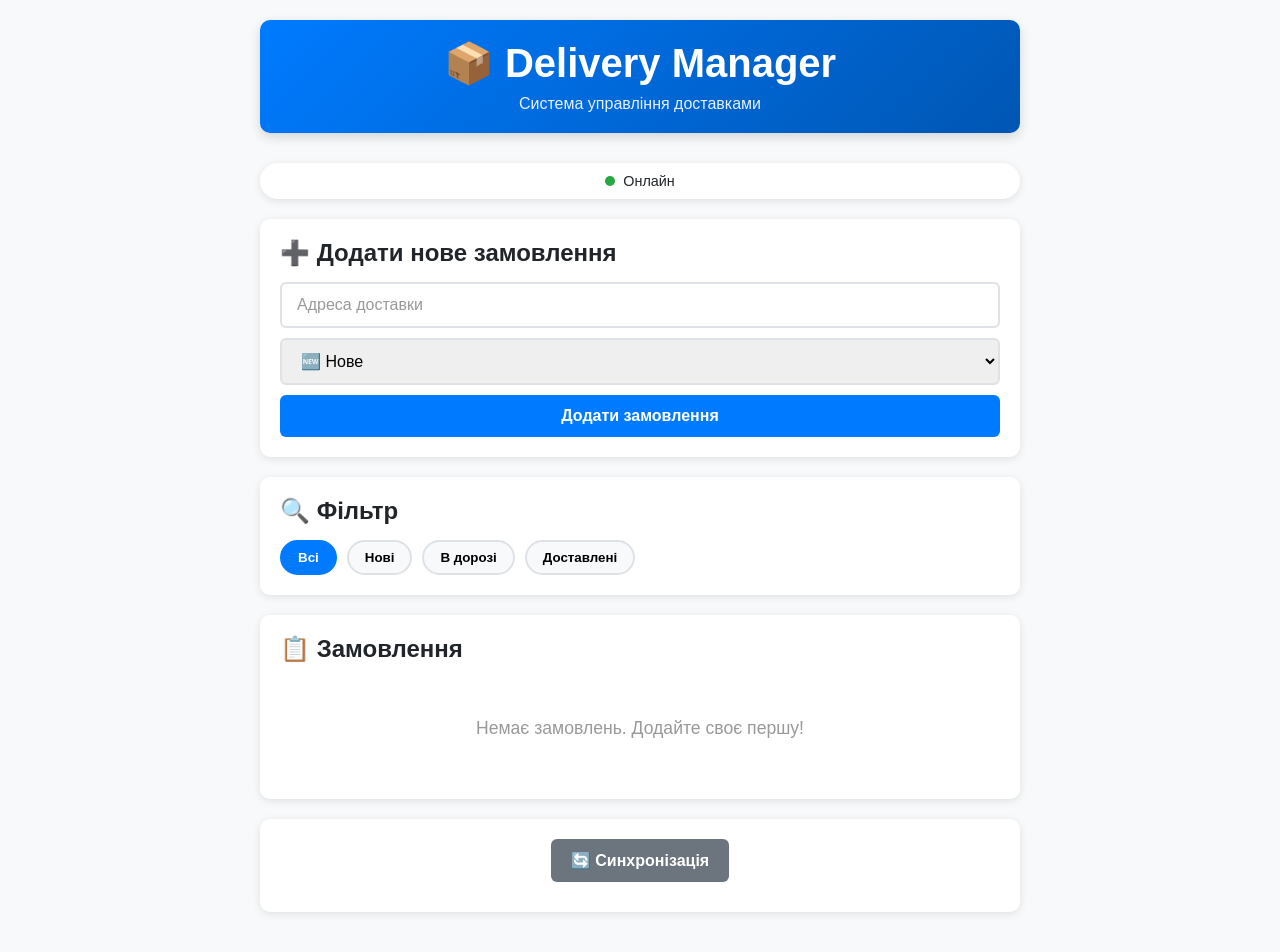
==== frontend/index.html @ f9b84b4a "Initial commit: Delivery Manager PWA - frontend, backend та dokumentacija" ====
<!DOCTYPE html>
<html lang="uk">
<head>
    <meta charset="UTF-8">
    <meta name="viewport" content="width=device-width, initial-scale=1.0">
    <meta name="description" content="Delivery Manager - система управління доставками для курйерів">
    <meta name="theme-color" content="#007BFF">
    
    <title>Delivery Manager - Управління доставками</title>
    
    <!-- PWA Manifest -->
    <link rel="manifest" href="manifest.json">
    
    <!-- iOS specific meta tags -->
    <meta name="apple-mobile-web-app-capable" content="yes">
    <meta name="apple-mobile-web-app-status-bar-style" content="black-translucent">
    <meta name="apple-mobile-web-app-title" content="Delivery Manager">
    <link rel="apple-touch-icon" href="icons/icon-192.png">
    
    <!-- Styles -->
    <link rel="stylesheet" href="styles/style.css">
</head>
<body>
    <div class="container">
        <!-- Header -->
        <header class="header">
            <h1>📦 Delivery Manager</h1>
            <p class="subtitle">Система управління доставками</p>
        </header>

        <!-- Status indicator -->
        <div class="status-indicator">
            <span id="connectionStatus" class="status-dot online"></span>
            <span id="statusText">Онлайн</span>
        </div>

        <!-- Add Order Section -->
        <section class="add-order-section">
            <h2>➕ Додати нове замовлення</h2>
            <form id="addOrderForm" class="order-form">
                <input 
                    type="text" 
                    id="addressInput" 
                    placeholder="Адреса доставки" 
                    required
                    class="form-input"
                >
                <select id="statusSelect" class="form-input">
                    <option value="нове">🆕 Нове</option>
                    <option value="в дорозі">🚗 В дорозі</option>
                    <option value="доставлено">✅ Доставлено</option>
                    <option value="скасовано">❌ Скасовано</option>
                </select>
                <button type="submit" class="btn btn-primary">Додати замовлення</button>
            </form>
        </section>

        <!-- Filter Section -->
        <section class="filter-section">
            <h2>🔍 Фільтр</h2>
            <div class="filter-buttons">
                <button class="filter-btn active" data-filter="все">Всі</button>
                <button class="filter-btn" data-filter="нове">Нові</button>
                <button class="filter-btn" data-filter="в дорозі">В дорозі</button>
                <button class="filter-btn" data-filter="доставлено">Доставлені</button>
            </div>
        </section>

        <!-- Orders List -->
        <section class="orders-section">
            <h2>📋 Замовлення</h2>
            <div id="ordersList" class="orders-list">
                <p class="empty-state">Немає замовлень. Додайте своє першу!</p>
            </div>
        </section>

        <!-- Sync Status -->
        <section class="sync-section">
            <button id="syncBtn" class="btn btn-secondary">🔄 Синхронізація</button>
            <p id="syncStatus" class="sync-status"></p>
        </section>
    </div>

    <!-- Scripts -->
    <script src="js/offline.js"></script>
    <script src="js/api.js"></script>
    <script src="js/app.js"></script>

    <!-- Service Worker Registration -->
    <script>
        if ('serviceWorker' in navigator) {
            window.addEventListener('load', () => {
                navigator.serviceWorker.register('sw.js')
                    .then(reg => console.log('✅ Service Worker зареєстрований'))
                    .catch(err => console.error('❌ Помилка реєстрації:', err));
            });
        }
    </script>
</body>
</html>
---- frontend/styles/style.css ----
/* ============================================================
   Delivery Manager - Основні стилі
   ============================================================ */

:root {
    --primary-color: #007BFF;
    --success-color: #28a745;
    --warning-color: #ffc107;
    --danger-color: #dc3545;
    --info-color: #17a2b8;
    --light-bg: #f8f9fa;
    --dark-text: #212529;
    --border-color: #dee2e6;
    --shadow: 0 2px 8px rgba(0, 0, 0, 0.1);
    --shadow-lg: 0 4px 12px rgba(0, 0, 0, 0.15);
}

/* Reset */
* {
    margin: 0;
    padding: 0;
    box-sizing: border-box;
}

html, body {
    height: 100%;
    font-family: -apple-system, BlinkMacSystemFont, 'Segoe UI', Roboto, 'Helvetica Neue', Arial, sans-serif;
    background-color: var(--light-bg);
    color: var(--dark-text);
}

body {
    display: flex;
    flex-direction: column;
}

.container {
    flex: 1;
    max-width: 800px;
    margin: 0 auto;
    padding: 20px;
    width: 100%;
}

/* ============================================================
   Header
   ============================================================ */

.header {
    text-align: center;
    margin-bottom: 30px;
    padding: 20px;
    background: linear-gradient(135deg, var(--primary-color), #0056b3);
    color: white;
    border-radius: 10px;
    box-shadow: var(--shadow-lg);
}

.header h1 {
    font-size: 2.5rem;
    margin-bottom: 8px;
    font-weight: 700;
}

.header .subtitle {
    font-size: 1rem;
    opacity: 0.9;
}

/* ============================================================
   Status Indicator
   ============================================================ */

.status-indicator {
    display: flex;
    align-items: center;
    justify-content: center;
    gap: 8px;
    padding: 10px 15px;
    background-color: white;
    border-radius: 25px;
    margin-bottom: 20px;
    box-shadow: var(--shadow);
    font-size: 0.9rem;
}

.status-dot {
    width: 10px;
    height: 10px;
    border-radius: 50%;
    animation: pulse 2s infinite;
}

.status-dot.online {
    background-color: var(--success-color);
}

.status-dot.offline {
    background-color: var(--danger-color);
    animation: none;
}

@keyframes pulse {
    0%, 100% {
        opacity: 1;
    }
    50% {
        opacity: 0.6;
    }
}

/* ============================================================
   Sections
   ============================================================ */

section {
    background: white;
    padding: 20px;
    margin-bottom: 20px;
    border-radius: 10px;
    box-shadow: var(--shadow);
}

section h2 {
    font-size: 1.5rem;
    margin-bottom: 15px;
    color: var(--dark-text);
}

/* ============================================================
   Form Styles
   ============================================================ */

.order-form {
    display: flex;
    flex-direction: column;
    gap: 10px;
}

.form-input {
    padding: 12px 15px;
    border: 2px solid var(--border-color);
    border-radius: 6px;
    font-size: 1rem;
    transition: border-color 0.3s ease;
    font-family: inherit;
}

.form-input:focus {
    outline: none;
    border-color: var(--primary-color);
    box-shadow: 0 0 0 3px rgba(0, 123, 255, 0.1);
}

.form-input::placeholder {
    color: #999;
}

/* ============================================================
   Buttons
   ============================================================ */

.btn {
    padding: 12px 20px;
    border: none;
    border-radius: 6px;
    font-size: 1rem;
    font-weight: 600;
    cursor: pointer;
    transition: all 0.3s ease;
    font-family: inherit;
}

.btn-primary {
    background-color: var(--primary-color);
    color: white;
}

.btn-primary:hover {
    background-color: #0056b3;
    transform: translateY(-2px);
    box-shadow: var(--shadow-lg);
}

.btn-primary:active {
    transform: translateY(0);
}

.btn-secondary {
    background-color: #6c757d;
    color: white;
}

.btn-secondary:hover {
    background-color: #5a6268;
}

.btn-small {
    padding: 8px 12px;
    font-size: 0.85rem;
    border: none;
    border-radius: 4px;
    cursor: pointer;
    font-weight: 600;
    transition: all 0.2s ease;
}

.btn-edit {
    background-color: var(--info-color);
    color: white;
}

.btn-edit:hover {
    background-color: #138496;
}

.btn-delete {
    background-color: var(--danger-color);
    color: white;
}

.btn-delete:hover {
    background-color: #c82333;
}

/* ============================================================
   Filter Buttons
   ============================================================ */

.filter-buttons {
    display: flex;
    gap: 10px;
    flex-wrap: wrap;
}

.filter-btn {
    padding: 8px 16px;
    background-color: var(--light-bg);
    border: 2px solid var(--border-color);
    border-radius: 20px;
    cursor: pointer;
    font-weight: 600;
    transition: all 0.3s ease;
}

.filter-btn:hover {
    border-color: var(--primary-color);
    color: var(--primary-color);
}

.filter-btn.active {
    background-color: var(--primary-color);
    color: white;
    border-color: var(--primary-color);
}

/* ============================================================
   Orders List
   ============================================================ */

.orders-list {
    display: flex;
    flex-direction: column;
    gap: 15px;
}

.order-card {
    background-color: var(--light-bg);
    padding: 15px;
    border-radius: 8px;
    border-left: 4px solid var(--primary-color);
    display: flex;
    justify-content: space-between;
    align-items: flex-start;
    gap: 15px;
    animation: slideIn 0.3s ease;
}

@keyframes slideIn {
    from {
        opacity: 0;
        transform: translateX(-10px);
    }
    to {
        opacity: 1;
        transform: translateX(0);
    }
}

.order-card.new {
    border-left-color: #ffc107;
    background-color: #fffbf0;
}

.order-card.in-progress {
    border-left-color: var(--info-color);
    background-color: #f0f9ff;
}

.order-card.completed {
    border-left-color: var(--success-color);
    background-color: #f0fff4;
}

.order-card.cancelled {
    border-left-color: var(--danger-color);
    background-color: #fff5f5;
}

.order-content {
    flex: 1;
}

.order-id {
    font-size: 0.85rem;
    color: #666;
    margin-bottom: 5px;
}

.order-address {
    font-size: 1.1rem;
    font-weight: 600;
    margin-bottom: 8px;
}

.order-status {
    display: inline-block;
    padding: 4px 12px;
    border-radius: 20px;
    font-size: 0.85rem;
    font-weight: 600;
}

.order-status.new {
    background-color: #ffc107;
    color: #000;
}

.order-status.in-progress {
    background-color: var(--info-color);
    color: white;
}

.order-status.completed {
    background-color: var(--success-color);
    color: white;
}

.order-status.cancelled {
    background-color: var(--danger-color);
    color: white;
}

.order-date {
    font-size: 0.8rem;
    color: #999;
    margin-top: 8px;
}

.order-actions {
    display: flex;
    gap: 8px;
    flex-direction: column;
}

.empty-state {
    text-align: center;
    padding: 40px 20px;
    color: #999;
    font-size: 1.1rem;
}

/* ============================================================
   Sync Section
   ============================================================ */

.sync-section {
    text-align: center;
}

.sync-status {
    margin-top: 10px;
    font-size: 0.9rem;
    color: #666;
}

.sync-status.success {
    color: var(--success-color);
}

.sync-status.error {
    color: var(--danger-color);
}

/* ============================================================
   Responsive Design
   ============================================================ */

@media (max-width: 600px) {
    .container {
        padding: 15px;
    }

    .header h1 {
        font-size: 2rem;
    }

    section {
        padding: 15px;
    }

    .order-card {
        flex-direction: column;
    }

    .order-actions {
        flex-direction: row;
        width: 100%;
    }

    .btn-small {
        flex: 1;
        text-align: center;
    }

    .filter-buttons {
        justify-content: center;
    }
}

/* ============================================================
   Loading Animation
   ============================================================ */

.loading {
    display: inline-block;
    width: 20px;
    height: 20px;
    border: 3px solid rgba(0, 123, 255, 0.3);
    border-radius: 50%;
    border-top-color: var(--primary-color);
    animation: spin 1s linear infinite;
}

@keyframes spin {
    to { transform: rotate(360deg); }
}

/* ============================================================
   Print Styles
   ============================================================ */

@media print {
    .header, .add-order-section, .filter-section, .sync-section {
        display: none;
    }

    .order-card {
        break-inside: avoid;
    }
}
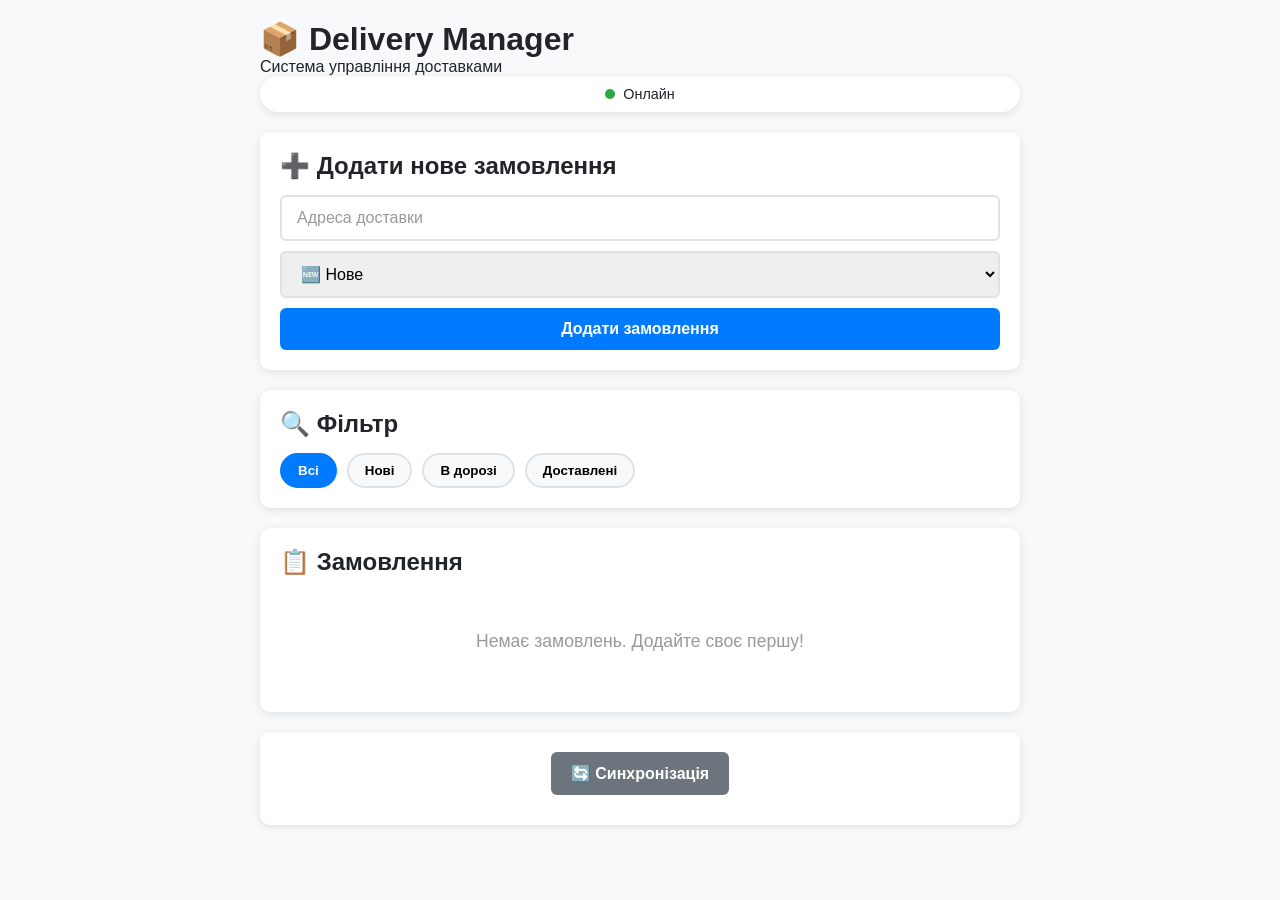
==== commit 96a25c05: "feat(auth): Add JWT authentication system with admin/user roles - Create backend auth module with JW" ====
--- a/frontend/index.html
+++ b/frontend/index.html
@@ -26,6 +26,10 @@
         <header class="header">
             <h1>📦 Delivery Manager</h1>
             <p class="subtitle">Система управління доставками</p>
+            <div class="user-info" id="userInfo" style="display: none; margin-top: 10px; color: white;">
+                👤 <span id="username"></span> <span id="role" class="badge"></span>
+                <button onclick="logout()" class="btn-logout">Вихід</button>
+            </div>
         </header>
 
         <!-- Status indicator -->
--- a/frontend/styles/style.css
+++ b/frontend/styles/style.css
@@ -42,9 +42,117 @@
     width: 100%;
 }
 
-/* ============================================================
-   Header
-   ============================================================ */
+.header .user-info {
+    font-size: 0.9rem;
+    display: flex;
+    align-items: center;
+    gap: 10px;
+}
+
+.user-info .badge {
+    display: inline-block;
+    padding: 4px 10px;
+    background-color: rgba(255, 255, 255, 0.3);
+    border-radius: 20px;
+    font-size: 0.8rem;
+    font-weight: 600;
+    text-transform: uppercase;
+}
+
+.user-info .badge.admin {
+    background-color: #ff6b6b;
+}
+
+.user-info .badge.user {
+    background-color: #4ecdc4;
+}
+
+.btn-logout {
+    padding: 6px 12px;
+    background-color: rgba(255, 255, 255, 0.2);
+    color: white;
+    border: 1px solid rgba(255, 255, 255, 0.4);
+    border-radius: 4px;
+    cursor: pointer;
+    font-size: 0.85rem;
+    transition: all 0.2s ease;
+}
+
+.btn-logout:hover {
+    background-color: rgba(255, 255, 255, 0.3);
+}
+
+/* ============================================================
+   Admin Panel
+   ============================================================ */
+
+.admin-panel {
+    background: white;
+    padding: 20px;
+    margin-bottom: 20px;
+    border-radius: 10px;
+    box-shadow: var(--shadow);
+    border: 2px solid #ff6b6b;
+}
+
+.admin-panel h2 {
+    color: #ff6b6b;
+    margin-bottom: 15px;
+}
+
+.users-grid {
+    display: grid;
+    grid-template-columns: repeat(auto-fill, minmax(300px, 1fr));
+    gap: 15px;
+}
+
+.user-card {
+    background-color: var(--light-bg);
+    padding: 15px;
+    border-radius: 8px;
+    border-left: 4px solid #667eea;
+}
+
+.user-card-header {
+    display: flex;
+    justify-content: space-between;
+    align-items: start;
+    margin-bottom: 10px;
+}
+
+.user-card-name {
+    font-weight: 600;
+    font-size: 1.1rem;
+}
+
+.user-card-role {
+    display: inline-block;
+    padding: 4px 8px;
+    background-color: #667eea;
+    color: white;
+    border-radius: 4px;
+    font-size: 0.8rem;
+    font-weight: 600;
+}
+
+.user-card-email {
+    color: #666;
+    font-size: 0.9rem;
+    margin-bottom: 10px;
+}
+
+.user-card-actions {
+    display: flex;
+    gap: 8px;
+}
+
+.user-card-actions button {
+    flex: 1;
+    padding: 6px;
+    font-size: 0.8rem;
+}
+
+/* ============================================================
 
 .header {
     text-align: center;
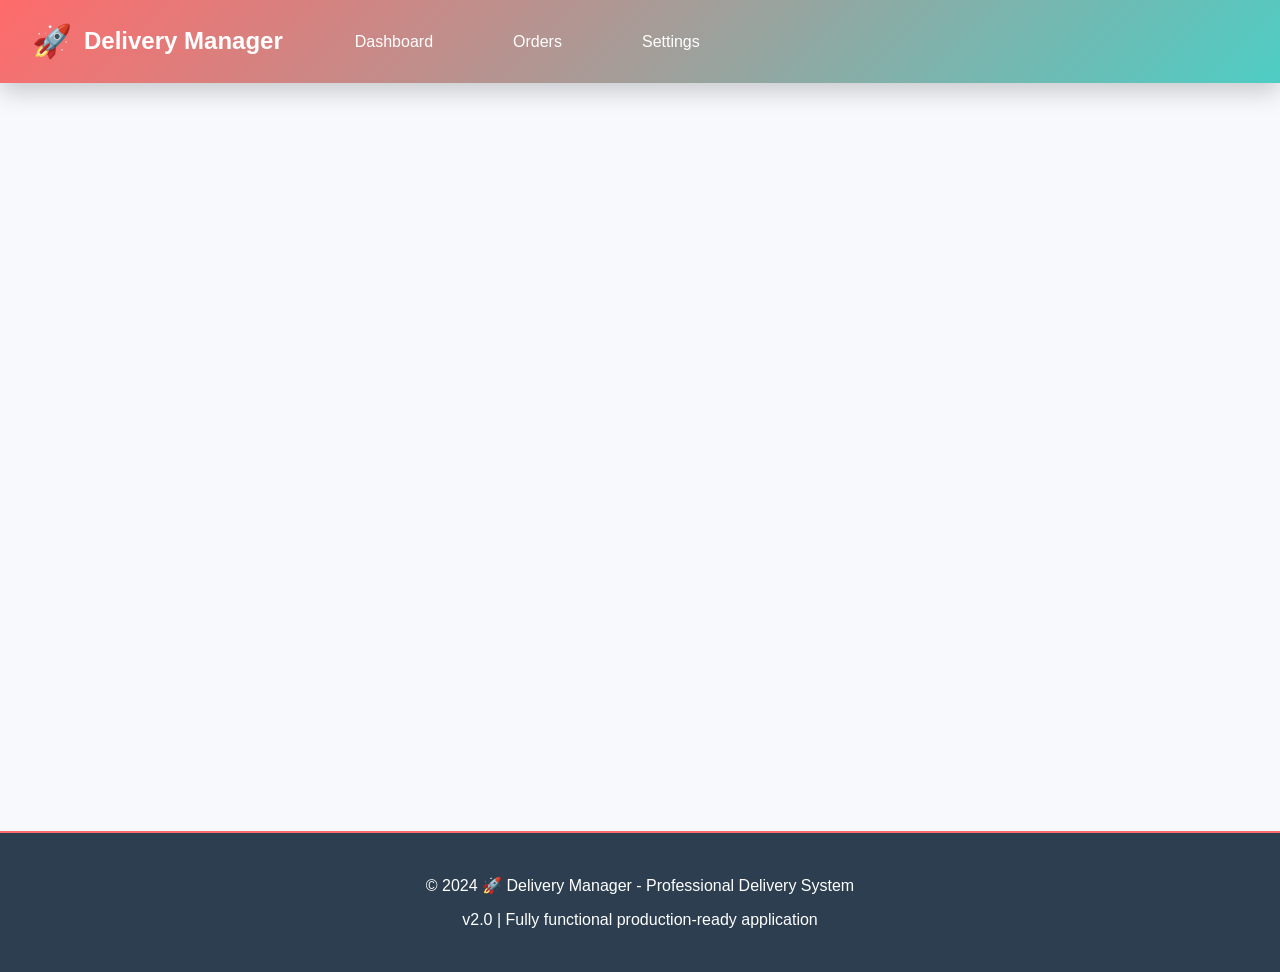
==== commit f88921ea: "ETAP 2.1: Fixed Dashboard Buttons (Orders & Settings) - All navigation buttons now work correctly wi" ====
--- a/frontend/index.html
+++ b/frontend/index.html
@@ -3,102 +3,146 @@
 <head>
     <meta charset="UTF-8">
     <meta name="viewport" content="width=device-width, initial-scale=1.0">
-    <meta name="description" content="Delivery Manager - система управління доставками для курйерів">
-    <meta name="theme-color" content="#007BFF">
-    
-    <title>Delivery Manager - Управління доставками</title>
-    
-    <!-- PWA Manifest -->
+    <title>🚀 Delivery Manager - Professional Delivery System</title>
     <link rel="manifest" href="manifest.json">
-    
-    <!-- iOS specific meta tags -->
-    <meta name="apple-mobile-web-app-capable" content="yes">
-    <meta name="apple-mobile-web-app-status-bar-style" content="black-translucent">
-    <meta name="apple-mobile-web-app-title" content="Delivery Manager">
-    <link rel="apple-touch-icon" href="icons/icon-192.png">
-    
-    <!-- Styles -->
+    <link rel="icon" type="image/png" href="icons/icon-192.png">
     <link rel="stylesheet" href="styles/style.css">
 </head>
 <body>
-    <div class="container">
-        <!-- Header -->
-        <header class="header">
-            <h1>📦 Delivery Manager</h1>
-            <p class="subtitle">Система управління доставками</p>
-            <div class="user-info" id="userInfo" style="display: none; margin-top: 10px; color: white;">
-                👤 <span id="username"></span> <span id="role" class="badge"></span>
-                <button onclick="logout()" class="btn-logout">Вихід</button>
+    <!-- HEADER -->
+    <header class="header">
+        <div class="header-content">
+            <div class="logo">
+                <span class="logo-icon">🚀</span>
+                <span class="logo-text">Delivery Manager</span>
             </div>
-        </header>
+            
+            <nav class="main-nav">
+                <a href="#" class="nav-link" data-view="dashboard">Dashboard</a>
+                <a href="#" class="nav-link" data-view="orders">Orders</a>
+                <a href="#" class="nav-link" data-view="settings">Settings</a>
+            </nav>
+            
+            <div class="user-info" id="userInfo" style="display: none;">
+                <span class="username" id="username">Guest</span>
+                <span class="badge" id="userRole">USER</span>
+                <button class="btn btn-logout" onclick="logout()">🚪 Logout</button>
+            </div>
+        </div>
+    </header>
 
-        <!-- Status indicator -->
-        <div class="status-indicator">
-            <span id="connectionStatus" class="status-dot online"></span>
-            <span id="statusText">Онлайн</span>
+    <!-- MAIN CONTENT -->
+    <main class="container">
+        <!-- ADMIN DASHBOARD -->
+        <div data-view="dashboard" id="adminPanel" style="display: none;">
+            <section class="admin-section">
+                <h1>👨‍💼 Admin Dashboard</h1>
+                
+                <!-- Statistics -->
+                <div id="adminStats" class="stats-container">
+                    <p>Loading statistics...</p>
+                </div>
+                
+                <!-- Users Management -->
+                <section class="admin-section">
+                    <h2>📋 Users Management</h2>
+                    <div id="usersList" class="users-grid">
+                        <p>Loading users...</p>
+                    </div>
+                </section>
+            </section>
         </div>
 
-        <!-- Add Order Section -->
-        <section class="add-order-section">
-            <h2>➕ Додати нове замовлення</h2>
-            <form id="addOrderForm" class="order-form">
-                <input 
-                    type="text" 
-                    id="addressInput" 
-                    placeholder="Адреса доставки" 
-                    required
-                    class="form-input"
-                >
-                <select id="statusSelect" class="form-input">
-                    <option value="нове">🆕 Нове</option>
-                    <option value="в дорозі">🚗 В дорозі</option>
-                    <option value="доставлено">✅ Доставлено</option>
-                    <option value="скасовано">❌ Скасовано</option>
-                </select>
-                <button type="submit" class="btn btn-primary">Додати замовлення</button>
-            </form>
-        </section>
+        <!-- COURIER DASHBOARD -->
+        <div data-view="dashboard" id="courierPanel" style="display: none;">
+            <section class="courier-section">
+                <h1>🚴 Courier Dashboard</h1>
+                
+                <!-- Available Orders -->
+                <section class="courier-section">
+                    <h2>📦 Available Orders</h2>
+                    <div id="availableOrdersList" class="orders-grid">
+                        <p>Loading available orders...</p>
+                    </div>
+                </section>
+                
+                <!-- Current Order Status -->
+                <section class="courier-section">
+                    <h2>📍 Current Delivery</h2>
+                    <div id="currentDelivery" class="current-delivery">
+                        <p>No active delivery</p>
+                    </div>
+                </section>
+            </section>
+        </div>
 
-        <!-- Filter Section -->
-        <section class="filter-section">
-            <h2>🔍 Фільтр</h2>
-            <div class="filter-buttons">
-                <button class="filter-btn active" data-filter="все">Всі</button>
-                <button class="filter-btn" data-filter="нове">Нові</button>
-                <button class="filter-btn" data-filter="в дорозі">В дорозі</button>
-                <button class="filter-btn" data-filter="доставлено">Доставлені</button>
-            </div>
-        </section>
+        <!-- CLIENT DASHBOARD -->
+        <div data-view="dashboard" id="clientPanel" style="display: none;">
+            <section class="client-section">
+                <h1>👤 My Orders</h1>
+                
+                <!-- Create New Order -->
+                <section class="create-order-section">
+                    <h2>➕ Create New Order</h2>
+                    <form id="createOrderForm" class="order-form">
+                        <div class="form-group">
+                            <label for="deliveryAddress">Delivery Address *</label>
+                            <input type="text" id="deliveryAddress" placeholder="Street, City" required>
+                        </div>
+                        
+                        <div class="form-group">
+                            <label for="productDescription">What to deliver? *</label>
+                            <textarea id="productDescription" placeholder="Describe the item(s)" required></textarea>
+                        </div>
+                        
+                        <div class="form-row">
+                            <div class="form-group">
+                                <label for="productCategory">Category</label>
+                                <select id="productCategory">
+                                    <option value="other">Other</option>
+                                    <option value="food">Food</option>
+                                    <option value="beverages">Beverages</option>
+                                    <option value="electronics">Electronics</option>
+                                    <option value="documents">Documents</option>
+                                </select>
+                            </div>
+                            
+                            <div class="form-group">
+                                <label for="distance">Distance (km)</label>
+                                <input type="number" id="distance" placeholder="2.5" min="0.1" step="0.1" value="2.5">
+                            </div>
+                        </div>
+                        
+                        <div class="form-group checkbox">
+                            <input type="checkbox" id="isUrgent">
+                            <label for="isUrgent">🔥 Urgent delivery (2x price)</label>
+                        </div>
+                        
+                        <button type="submit" class="btn btn-primary btn-large">Create Order</button>
+                    </form>
+                </section>
+                
+                <!-- My Orders List -->
+                <section class="orders-section">
+                    <h2>📦 My Orders</h2>
+                    <div id="myOrdersList" class="orders-grid">
+                        <p>No orders yet</p>
+                    </div>
+                </section>
+            </section>
+        </div>
+    </main>
 
-        <!-- Orders List -->
-        <section class="orders-section">
-            <h2>📋 Замовлення</h2>
-            <div id="ordersList" class="orders-list">
-                <p class="empty-state">Немає замовлень. Додайте своє першу!</p>
-            </div>
-        </section>
+    <!-- FOOTER -->
+    <footer class="footer">
+        <p>&copy; 2024 🚀 Delivery Manager - Professional Delivery System</p>
+        <p>v2.0 | Fully functional production-ready application</p>
+    </footer>
 
-        <!-- Sync Status -->
-        <section class="sync-section">
-            <button id="syncBtn" class="btn btn-secondary">🔄 Синхронізація</button>
-            <p id="syncStatus" class="sync-status"></p>
-        </section>
-    </div>
-
-    <!-- Scripts -->
-    <script src="js/offline.js"></script>
+    <!-- SCRIPTS -->
     <script src="js/api.js"></script>
     <script src="js/app.js"></script>
+    <script src="sw-register.js"></script>
 
-    <!-- Service Worker Registration -->
-    <script>
-        if ('serviceWorker' in navigator) {
-            window.addEventListener('load', () => {
-                navigator.serviceWorker.register('sw.js')
-                    .then(reg => console.log('✅ Service Worker зареєстрований'))
-                    .catch(err => console.error('❌ Помилка реєстрації:', err));
-            });
-        }
-    </script>
 </body>
 </html>
--- a/frontend/styles/style.css
+++ b/frontend/styles/style.css
@@ -1,569 +1,737 @@
-/* ============================================================
-   Delivery Manager - Основні стилі
-   ============================================================ */
+/**
+ * 🚀 DELIVERY MANAGER - STYLES V2
+ * Профессиональный дизайн для всех устройств
+ */
 
 :root {
-    --primary-color: #007BFF;
-    --success-color: #28a745;
-    --warning-color: #ffc107;
-    --danger-color: #dc3545;
-    --info-color: #17a2b8;
-    --light-bg: #f8f9fa;
-    --dark-text: #212529;
-    --border-color: #dee2e6;
-    --shadow: 0 2px 8px rgba(0, 0, 0, 0.1);
-    --shadow-lg: 0 4px 12px rgba(0, 0, 0, 0.15);
-}
-
-/* Reset */
+    --primary-color: #FF6B6B;
+    --secondary-color: #4ECDC4;
+    --success-color: #95E1D3;
+    --warning-color: #FFB81C;
+    --danger-color: #E74C3C;
+    --admin-color: #5DADE2;
+    --courier-color: #F39C12;
+    --client-color: #9B59B6;
+    
+    --bg-light: #F7F9FC;
+    --bg-white: #FFFFFF;
+    --text-dark: #2C3E50;
+    --text-gray: #7F8C8D;
+    --border-color: #E8EAED;
+    
+    --shadow-sm: 0 2px 4px rgba(0,0,0,0.1);
+    --shadow-md: 0 4px 12px rgba(0,0,0,0.15);
+    --shadow-lg: 0 8px 24px rgba(0,0,0,0.2);
+    
+    --radius-sm: 4px;
+    --radius-md: 8px;
+    --radius-lg: 16px;
+    
+    --transition: all 0.3s ease;
+}
+
 * {
     margin: 0;
     padding: 0;
     box-sizing: border-box;
 }
 
-html, body {
-    height: 100%;
-    font-family: -apple-system, BlinkMacSystemFont, 'Segoe UI', Roboto, 'Helvetica Neue', Arial, sans-serif;
-    background-color: var(--light-bg);
-    color: var(--dark-text);
-}
-
 body {
+    font-family: -apple-system, BlinkMacSystemFont, 'Segoe UI', Roboto, Oxygen, Ubuntu, Cantarell, sans-serif;
+    background-color: var(--bg-light);
+    color: var(--text-dark);
+    line-height: 1.6;
+    overflow-x: hidden;
+}
+
+/* ====================================
+   HEADER & NAVIGATION
+   ==================================== */
+
+.header {
+    background: linear-gradient(135deg, var(--primary-color) 0%, var(--secondary-color) 100%);
+    color: white;
+    padding: 1rem 0;
+    box-shadow: var(--shadow-lg);
+    position: sticky;
+    top: 0;
+    z-index: 1000;
+}
+
+.header-content {
+    max-width: 1400px;
+    margin: 0 auto;
+    padding: 0 2rem;
+    display: flex;
+    align-items: center;
+    justify-content: space-between;
+    gap: 3rem;
+}
+
+.logo {
+    display: flex;
+    align-items: center;
+    gap: 0.75rem;
+    font-size: 1.5rem;
+    font-weight: bold;
+    text-decoration: none;
+    color: white;
+}
+
+.logo-icon {
+    font-size: 2rem;
+    animation: bounce 2s infinite;
+}
+
+@keyframes bounce {
+    0%, 100% { transform: translateY(0); }
+    50% { transform: translateY(-10px); }
+}
+
+.main-nav {
+    display: flex;
+    gap: 2rem;
+    flex: 1;
+}
+
+.nav-link {
+    color: white;
+    text-decoration: none;
+    padding: 0.75rem 1.5rem;
+    border-radius: var(--radius-md);
+    transition: var(--transition);
+    cursor: pointer;
+}
+
+.nav-link:hover {
+    background-color: rgba(255,255,255,0.2);
+    transform: translateY(-2px);
+}
+
+.user-info {
+    display: flex;
+    align-items: center;
+    gap: 1rem;
+    margin-left: auto;
+}
+
+.username {
+    font-weight: 500;
+    font-size: 0.95rem;
+}
+
+.badge {
+    display: inline-block;
+    padding: 0.35rem 0.75rem;
+    border-radius: var(--radius-md);
+    font-size: 0.75rem;
+    font-weight: bold;
+    background-color: rgba(255,255,255,0.3);
+    text-transform: uppercase;
+}
+
+.badge-admin {
+    background-color: var(--admin-color) !important;
+}
+
+.badge-courier {
+    background-color: var(--courier-color) !important;
+}
+
+.badge-user {
+    background-color: var(--client-color) !important;
+}
+
+.btn-logout {
+    padding: 0.5rem 1rem !important;
+    background-color: rgba(255,255,255,0.2) !important;
+    border: 1px solid rgba(255,255,255,0.5) !important;
+    color: white !important;
+    font-size: 0.9rem;
+    cursor: pointer;
+    border-radius: var(--radius-md);
+    transition: var(--transition);
+}
+
+.btn-logout:hover {
+    background-color: rgba(255,255,255,0.3) !important;
+    border-color: white !important;
+}
+
+/* ====================================
+   CONTAINER & LAYOUT
+   ==================================== */
+
+.container {
+    max-width: 1400px;
+    margin: 0 auto;
+    padding: 2rem;
+}
+
+main {
+    min-height: calc(100vh - 200px);
+    animation: fadeIn 0.5s ease;
+}
+
+@keyframes fadeIn {
+    from {
+        opacity: 0;
+        transform: translateY(10px);
+    }
+    to {
+        opacity: 1;
+        transform: translateY(0);
+    }
+}
+
+/* ====================================
+   SECTIONS
+   ==================================== */
+
+section {
+    margin-bottom: 3rem;
+}
+
+.admin-section,
+.courier-section,
+.client-section {
+    background: white;
+    border-radius: var(--radius-lg);
+    padding: 2rem;
+    box-shadow: var(--shadow-md);
+    margin-bottom: 2rem;
+}
+
+h1 {
+    font-size: 2rem;
+    margin-bottom: 1.5rem;
+    color: var(--text-dark);
+}
+
+h2 {
+    font-size: 1.5rem;
+    margin-bottom: 1rem;
+    color: var(--text-dark);
+    border-bottom: 2px solid var(--primary-color);
+    padding-bottom: 0.5rem;
+}
+
+/* ====================================
+   FORMS
+   ==================================== */
+
+.order-form,
+.form-container {
+    display: grid;
+    gap: 1.5rem;
+}
+
+.form-group {
     display: flex;
     flex-direction: column;
-}
-
-.container {
-    flex: 1;
-    max-width: 800px;
-    margin: 0 auto;
-    padding: 20px;
+    gap: 0.5rem;
+}
+
+.form-row {
+    display: grid;
+    grid-template-columns: repeat(auto-fit, minmax(250px, 1fr));
+    gap: 1.5rem;
+}
+
+.form-group.checkbox {
+    flex-direction: row;
+    align-items: center;
+}
+
+.form-group.checkbox input {
+    width: 1.2rem;
+    height: 1.2rem;
+    cursor: pointer;
+}
+
+label {
+    font-weight: 500;
+    color: var(--text-dark);
+}
+
+input[type="text"],
+input[type="email"],
+input[type="password"],
+input[type="number"],
+textarea,
+select {
+    padding: 0.75rem 1rem;
+    border: 1px solid var(--border-color);
+    border-radius: var(--radius-md);
+    font-family: inherit;
+    font-size: 1rem;
+    transition: var(--transition);
+}
+
+input[type="text"]:focus,
+input[type="email"]:focus,
+input[type="password"]:focus,
+input[type="number"]:focus,
+textarea:focus,
+select:focus {
+    outline: none;
+    border-color: var(--primary-color);
+    box-shadow: 0 0 0 3px rgba(255,107,107,0.1);
+}
+
+textarea {
+    resize: vertical;
+    min-height: 100px;
+}
+
+/* ====================================
+   BUTTONS
+   ==================================== */
+
+.btn {
+    padding: 0.75rem 1.5rem;
+    border: none;
+    border-radius: var(--radius-md);
+    font-weight: 500;
+    font-size: 1rem;
+    cursor: pointer;
+    transition: var(--transition);
+    text-decoration: none;
+    display: inline-block;
+    text-align: center;
+}
+
+.btn-primary {
+    background-color: var(--primary-color);
+    color: white;
+}
+
+.btn-primary:hover {
+    background-color: #FF5252;
+    transform: translateY(-2px);
+    box-shadow: var(--shadow-md);
+}
+
+.btn-secondary {
+    background-color: var(--text-gray);
+    color: white;
+}
+
+.btn-secondary:hover {
+    background-color: #6C7A89;
+}
+
+.btn-success {
+    background-color: var(--success-color);
+    color: white;
+}
+
+.btn-danger {
+    background-color: var(--danger-color);
+    color: white;
+}
+
+.btn-danger:hover {
+    background-color: #C0392B;
+}
+
+.btn-large {
+    padding: 1rem 2rem;
+    font-size: 1.1rem;
     width: 100%;
 }
 
-.header .user-info {
+/* ====================================
+   CARDS & GRIDS
+   ==================================== */
+
+.stats-grid,
+.users-grid,
+.orders-grid {
+    display: grid;
+    grid-template-columns: repeat(auto-fill, minmax(280px, 1fr));
+    gap: 1.5rem;
+}
+
+.stat-card,
+.user-card,
+.order-card {
+    background: white;
+    border: 1px solid var(--border-color);
+    border-radius: var(--radius-lg);
+    padding: 1.5rem;
+    transition: var(--transition);
+    box-shadow: var(--shadow-sm);
+}
+
+.stat-card:hover,
+.user-card:hover,
+.order-card:hover {
+    box-shadow: var(--shadow-lg);
+    transform: translateY(-5px);
+}
+
+.stat-card h3 {
+    font-size: 0.95rem;
+    color: var(--text-gray);
+    margin-bottom: 0.5rem;
+    text-transform: uppercase;
+}
+
+.stat-value {
+    font-size: 2rem;
+    font-weight: bold;
+    color: var(--primary-color);
+    margin-bottom: 0.5rem;
+}
+
+.stat-label {
+    font-size: 0.85rem;
+    color: var(--text-gray);
+}
+
+.user-card {
+    display: flex;
+    flex-direction: column;
+    gap: 1rem;
+}
+
+.user-info strong {
+    display: block;
+    margin-bottom: 0.25rem;
+}
+
+.user-info p {
     font-size: 0.9rem;
-    display: flex;
+    color: var(--text-gray);
+}
+
+.user-role select {
+    padding: 0.5rem;
+    border: 1px solid var(--border-color);
+    border-radius: var(--radius-md);
+}
+
+.user-status {
+    font-size: 0.9rem;
+    font-weight: 500;
+}
+
+/* ====================================
+   ORDER CARDS
+   ==================================== */
+
+.order-card {
+    border-left: 4px solid var(--primary-color);
+}
+
+.order-header {
+    display: flex;
+    justify-content: space-between;
     align-items: center;
-    gap: 10px;
-}
-
-.user-info .badge {
+    margin-bottom: 0.75rem;
+}
+
+.order-header strong {
+    font-size: 1.1rem;
+}
+
+.order-status {
+    padding: 0.35rem 0.75rem;
+    border-radius: var(--radius-md);
+    font-size: 0.75rem;
+    font-weight: bold;
+    color: white;
+}
+
+.order-id {
+    font-weight: 600;
+    color: var(--text-dark);
+}
+
+.order-distance {
+    background-color: var(--secondary-color);
+    color: white;
+    padding: 0.25rem 0.75rem;
+    border-radius: var(--radius-md);
+    font-size: 0.85rem;
+    font-weight: 500;
+}
+
+.order-address {
+    font-size: 0.95rem;
+    color: var(--text-gray);
+    margin: 0.75rem 0;
+}
+
+.order-product {
+    font-weight: 500;
+    color: var(--text-dark);
+    margin-bottom: 0.5rem;
+}
+
+.order-category {
     display: inline-block;
-    padding: 4px 10px;
-    background-color: rgba(255, 255, 255, 0.3);
-    border-radius: 20px;
-    font-size: 0.8rem;
-    font-weight: 600;
-    text-transform: uppercase;
-}
-
-.user-info .badge.admin {
-    background-color: #ff6b6b;
-}
-
-.user-info .badge.user {
-    background-color: #4ecdc4;
-}
-
-.btn-logout {
-    padding: 6px 12px;
-    background-color: rgba(255, 255, 255, 0.2);
-    color: white;
-    border: 1px solid rgba(255, 255, 255, 0.4);
-    border-radius: 4px;
-    cursor: pointer;
+    background-color: var(--bg-light);
+    padding: 0.35rem 0.75rem;
+    border-radius: var(--radius-md);
     font-size: 0.85rem;
-    transition: all 0.2s ease;
-}
-
-.btn-logout:hover {
-    background-color: rgba(255, 255, 255, 0.3);
-}
-
-/* ============================================================
-   Admin Panel
-   ============================================================ */
-
-.admin-panel {
-    background: white;
-    padding: 20px;
-    margin-bottom: 20px;
-    border-radius: 10px;
-    box-shadow: var(--shadow);
-    border: 2px solid #ff6b6b;
-}
-
-.admin-panel h2 {
-    color: #ff6b6b;
-    margin-bottom: 15px;
-}
-
-.users-grid {
-    display: grid;
-    grid-template-columns: repeat(auto-fill, minmax(300px, 1fr));
-    gap: 15px;
-}
-
-.user-card {
-    background-color: var(--light-bg);
-    padding: 15px;
-    border-radius: 8px;
-    border-left: 4px solid #667eea;
-}
-
-.user-card-header {
+    color: var(--text-gray);
+    margin-bottom: 1rem;
+}
+
+.order-details {
+    display: flex;
+    gap: 1.5rem;
+    font-size: 0.9rem;
+    color: var(--text-gray);
+    margin: 0.75rem 0;
+    padding: 0.75rem 0;
+    border-top: 1px solid var(--border-color);
+    border-bottom: 1px solid var(--border-color);
+}
+
+.order-footer {
     display: flex;
     justify-content: space-between;
-    align-items: start;
-    margin-bottom: 10px;
-}
-
-.user-card-name {
-    font-weight: 600;
+    align-items: center;
+    margin-top: 1rem;
+    gap: 1rem;
+}
+
+.order-price {
+    font-weight: bold;
+    color: var(--success-color);
     font-size: 1.1rem;
 }
 
-.user-card-role {
-    display: inline-block;
-    padding: 4px 8px;
-    background-color: #667eea;
-    color: white;
-    border-radius: 4px;
-    font-size: 0.8rem;
-    font-weight: 600;
-}
-
-.user-card-email {
-    color: #666;
-    font-size: 0.9rem;
-    margin-bottom: 10px;
-}
-
-.user-card-actions {
-    display: flex;
-    gap: 8px;
-}
-
-.user-card-actions button {
-    flex: 1;
-    padding: 6px;
-    font-size: 0.8rem;
-}
-
-/* ============================================================
-
-.header {
+.no-data {
     text-align: center;
-    margin-bottom: 30px;
-    padding: 20px;
-    background: linear-gradient(135deg, var(--primary-color), #0056b3);
-    color: white;
-    border-radius: 10px;
-    box-shadow: var(--shadow-lg);
-}
-
-.header h1 {
-    font-size: 2.5rem;
-    margin-bottom: 8px;
-    font-weight: 700;
-}
-
-.header .subtitle {
-    font-size: 1rem;
-    opacity: 0.9;
-}
-
-/* ============================================================
-   Status Indicator
-   ============================================================ */
-
-.status-indicator {
+    color: var(--text-gray);
+    padding: 2rem;
+    font-style: italic;
+}
+
+/* ====================================
+   MODALS
+   ==================================== */
+
+.modal {
+    position: fixed;
+    top: 0;
+    left: 0;
+    right: 0;
+    bottom: 0;
+    background-color: rgba(0,0,0,0.5);
     display: flex;
     align-items: center;
     justify-content: center;
-    gap: 8px;
-    padding: 10px 15px;
-    background-color: white;
-    border-radius: 25px;
-    margin-bottom: 20px;
-    box-shadow: var(--shadow);
-    font-size: 0.9rem;
-}
-
-.status-dot {
-    width: 10px;
-    height: 10px;
+    z-index: 2000;
+    animation: fadeIn 0.3s ease;
+}
+
+.modal-content {
+    background: white;
+    border-radius: var(--radius-lg);
+    padding: 2rem;
+    max-width: 500px;
+    width: 90%;
+    box-shadow: var(--shadow-lg);
+}
+
+.modal-content h2 {
+    margin-bottom: 1.5rem;
+}
+
+.modal-buttons {
+    display: flex;
+    gap: 1rem;
+    margin-top: 1.5rem;
+}
+
+.modal-buttons .btn {
+    flex: 1;
+}
+
+/* ====================================
+   CREATE ORDER SECTION
+   ==================================== */
+
+.create-order-section {
+    background: linear-gradient(135deg, rgba(255,107,107,0.05) 0%, rgba(78,205,196,0.05) 100%);
+    border: 2px dashed var(--primary-color);
+    border-radius: var(--radius-lg);
+    padding: 2rem;
+    margin-bottom: 2rem;
+}
+
+.create-order-section h2 {
+    border: none;
+    color: var(--primary-color);
+}
+
+/* ====================================
+   STATISTICS
+   ==================================== */
+
+.stats-container {
+    margin-bottom: 2rem;
+}
+
+.stats-grid {
+    display: grid;
+    grid-template-columns: repeat(auto-fit, minmax(250px, 1fr));
+    gap: 1.5rem;
+}
+
+/* ====================================
+   FOOTER
+   ==================================== */
+
+.footer {
+    background-color: var(--text-dark);
+    color: white;
+    text-align: center;
+    padding: 2rem;
+    margin-top: 3rem;
+    border-top: 2px solid var(--primary-color);
+}
+
+.footer p {
+    margin: 0.5rem 0;
+}
+
+/* ====================================
+   RESPONSIVE DESIGN
+   ==================================== */
+
+@media (max-width: 1024px) {
+    .header-content {
+        gap: 1.5rem;
+    }
+    
+    .container {
+        padding: 1.5rem;
+    }
+    
+    h1 {
+        font-size: 1.5rem;
+    }
+    
+    h2 {
+        font-size: 1.25rem;
+    }
+}
+
+@media (max-width: 768px) {
+    .header-content {
+        flex-direction: column;
+        gap: 1rem;
+    }
+    
+    .main-nav {
+        width: 100%;
+        justify-content: space-around;
+    }
+    
+    .user-info {
+        width: 100%;
+        justify-content: space-between;
+    }
+    
+    .stats-grid,
+    .users-grid,
+    .orders-grid {
+        grid-template-columns: 1fr;
+    }
+    
+    .form-row {
+        grid-template-columns: 1fr;
+    }
+    
+    .modal-buttons {
+        flex-direction: column;
+    }
+}
+
+@media (max-width: 480px) {
+    .logo-text {
+        display: none;
+    }
+    
+    .container {
+        padding: 1rem;
+    }
+    
+    .admin-section,
+    .courier-section,
+    .client-section {
+        padding: 1rem;
+    }
+    
+    h1 {
+        font-size: 1.25rem;
+    }
+    
+    h2 {
+        font-size: 1rem;
+    }
+    
+    .order-footer {
+        flex-direction: column;
+    }
+    
+    .btn-large {
+        padding: 0.75rem 1rem;
+        font-size: 1rem;
+    }
+}
+
+/* ====================================
+   UTILITIES
+   ==================================== */
+
+.hidden {
+    display: none !important;
+}
+
+.visible {
+    display: block !important;
+}
+
+.text-center {
+    text-align: center;
+}
+
+.mt-1 { margin-top: 0.5rem; }
+.mt-2 { margin-top: 1rem; }
+.mt-3 { margin-top: 1.5rem; }
+
+.mb-1 { margin-bottom: 0.5rem; }
+.mb-2 { margin-bottom: 1rem; }
+.mb-3 { margin-bottom: 1.5rem; }
+
+.gap-1 { gap: 0.5rem; }
+.gap-2 { gap: 1rem; }
+.gap-3 { gap: 1.5rem; }
+
+.loading {
+    opacity: 0.6;
+    pointer-events: none;
+}
+
+.loading::after {
+    content: '';
+    display: block;
+    width: 1rem;
+    height: 1rem;
+    border: 2px solid var(--border-color);
+    border-top-color: var(--primary-color);
     border-radius: 50%;
-    animation: pulse 2s infinite;
-}
-
-.status-dot.online {
-    background-color: var(--success-color);
-}
-
-.status-dot.offline {
-    background-color: var(--danger-color);
-    animation: none;
-}
-
-@keyframes pulse {
-    0%, 100% {
-        opacity: 1;
-    }
-    50% {
-        opacity: 0.6;
-    }
-}
-
-/* ============================================================
-   Sections
-   ============================================================ */
-
-section {
-    background: white;
-    padding: 20px;
-    margin-bottom: 20px;
-    border-radius: 10px;
-    box-shadow: var(--shadow);
-}
-
-section h2 {
-    font-size: 1.5rem;
-    margin-bottom: 15px;
-    color: var(--dark-text);
-}
-
-/* ============================================================
-   Form Styles
-   ============================================================ */
-
-.order-form {
-    display: flex;
-    flex-direction: column;
-    gap: 10px;
-}
-
-.form-input {
-    padding: 12px 15px;
-    border: 2px solid var(--border-color);
-    border-radius: 6px;
-    font-size: 1rem;
-    transition: border-color 0.3s ease;
-    font-family: inherit;
-}
-
-.form-input:focus {
-    outline: none;
-    border-color: var(--primary-color);
-    box-shadow: 0 0 0 3px rgba(0, 123, 255, 0.1);
-}
-
-.form-input::placeholder {
-    color: #999;
-}
-
-/* ============================================================
-   Buttons
-   ============================================================ */
-
-.btn {
-    padding: 12px 20px;
-    border: none;
-    border-radius: 6px;
-    font-size: 1rem;
-    font-weight: 600;
-    cursor: pointer;
-    transition: all 0.3s ease;
-    font-family: inherit;
-}
-
-.btn-primary {
-    background-color: var(--primary-color);
-    color: white;
-}
-
-.btn-primary:hover {
-    background-color: #0056b3;
-    transform: translateY(-2px);
-    box-shadow: var(--shadow-lg);
-}
-
-.btn-primary:active {
-    transform: translateY(0);
-}
-
-.btn-secondary {
-    background-color: #6c757d;
-    color: white;
-}
-
-.btn-secondary:hover {
-    background-color: #5a6268;
-}
-
-.btn-small {
-    padding: 8px 12px;
-    font-size: 0.85rem;
-    border: none;
-    border-radius: 4px;
-    cursor: pointer;
-    font-weight: 600;
-    transition: all 0.2s ease;
-}
-
-.btn-edit {
-    background-color: var(--info-color);
-    color: white;
-}
-
-.btn-edit:hover {
-    background-color: #138496;
-}
-
-.btn-delete {
-    background-color: var(--danger-color);
-    color: white;
-}
-
-.btn-delete:hover {
-    background-color: #c82333;
-}
-
-/* ============================================================
-   Filter Buttons
-   ============================================================ */
-
-.filter-buttons {
-    display: flex;
-    gap: 10px;
-    flex-wrap: wrap;
-}
-
-.filter-btn {
-    padding: 8px 16px;
-    background-color: var(--light-bg);
-    border: 2px solid var(--border-color);
-    border-radius: 20px;
-    cursor: pointer;
-    font-weight: 600;
-    transition: all 0.3s ease;
-}
-
-.filter-btn:hover {
-    border-color: var(--primary-color);
-    color: var(--primary-color);
-}
-
-.filter-btn.active {
-    background-color: var(--primary-color);
-    color: white;
-    border-color: var(--primary-color);
-}
-
-/* ============================================================
-   Orders List
-   ============================================================ */
-
-.orders-list {
-    display: flex;
-    flex-direction: column;
-    gap: 15px;
-}
-
-.order-card {
-    background-color: var(--light-bg);
-    padding: 15px;
-    border-radius: 8px;
-    border-left: 4px solid var(--primary-color);
-    display: flex;
-    justify-content: space-between;
-    align-items: flex-start;
-    gap: 15px;
-    animation: slideIn 0.3s ease;
-}
-
-@keyframes slideIn {
-    from {
-        opacity: 0;
-        transform: translateX(-10px);
-    }
-    to {
-        opacity: 1;
-        transform: translateX(0);
-    }
-}
-
-.order-card.new {
-    border-left-color: #ffc107;
-    background-color: #fffbf0;
-}
-
-.order-card.in-progress {
-    border-left-color: var(--info-color);
-    background-color: #f0f9ff;
-}
-
-.order-card.completed {
-    border-left-color: var(--success-color);
-    background-color: #f0fff4;
-}
-
-.order-card.cancelled {
-    border-left-color: var(--danger-color);
-    background-color: #fff5f5;
-}
-
-.order-content {
-    flex: 1;
-}
-
-.order-id {
-    font-size: 0.85rem;
-    color: #666;
-    margin-bottom: 5px;
-}
-
-.order-address {
-    font-size: 1.1rem;
-    font-weight: 600;
-    margin-bottom: 8px;
-}
-
-.order-status {
-    display: inline-block;
-    padding: 4px 12px;
-    border-radius: 20px;
-    font-size: 0.85rem;
-    font-weight: 600;
-}
-
-.order-status.new {
-    background-color: #ffc107;
-    color: #000;
-}
-
-.order-status.in-progress {
-    background-color: var(--info-color);
-    color: white;
-}
-
-.order-status.completed {
-    background-color: var(--success-color);
-    color: white;
-}
-
-.order-status.cancelled {
-    background-color: var(--danger-color);
-    color: white;
-}
-
-.order-date {
-    font-size: 0.8rem;
-    color: #999;
-    margin-top: 8px;
-}
-
-.order-actions {
-    display: flex;
-    gap: 8px;
-    flex-direction: column;
-}
-
-.empty-state {
-    text-align: center;
-    padding: 40px 20px;
-    color: #999;
-    font-size: 1.1rem;
-}
-
-/* ============================================================
-   Sync Section
-   ============================================================ */
-
-.sync-section {
-    text-align: center;
-}
-
-.sync-status {
-    margin-top: 10px;
-    font-size: 0.9rem;
-    color: #666;
-}
-
-.sync-status.success {
-    color: var(--success-color);
-}
-
-.sync-status.error {
-    color: var(--danger-color);
-}
-
-/* ============================================================
-   Responsive Design
-   ============================================================ */
-
-@media (max-width: 600px) {
-    .container {
-        padding: 15px;
-    }
-
-    .header h1 {
-        font-size: 2rem;
-    }
-
-    section {
-        padding: 15px;
-    }
-
-    .order-card {
-        flex-direction: column;
-    }
-
-    .order-actions {
-        flex-direction: row;
-        width: 100%;
-    }
-
-    .btn-small {
-        flex: 1;
-        text-align: center;
-    }
-
-    .filter-buttons {
-        justify-content: center;
-    }
-}
-
-/* ============================================================
-   Loading Animation
-   ============================================================ */
-
-.loading {
-    display: inline-block;
-    width: 20px;
-    height: 20px;
-    border: 3px solid rgba(0, 123, 255, 0.3);
-    border-radius: 50%;
-    border-top-color: var(--primary-color);
-    animation: spin 1s linear infinite;
+    animation: spin 0.8s linear infinite;
+    margin: 0 auto;
 }
 
 @keyframes spin {
     to { transform: rotate(360deg); }
 }
-
-/* ============================================================
-   Print Styles
-   ============================================================ */
-
-@media print {
-    .header, .add-order-section, .filter-section, .sync-section {
-        display: none;
-    }
-
-    .order-card {
-        break-inside: avoid;
-    }
-}
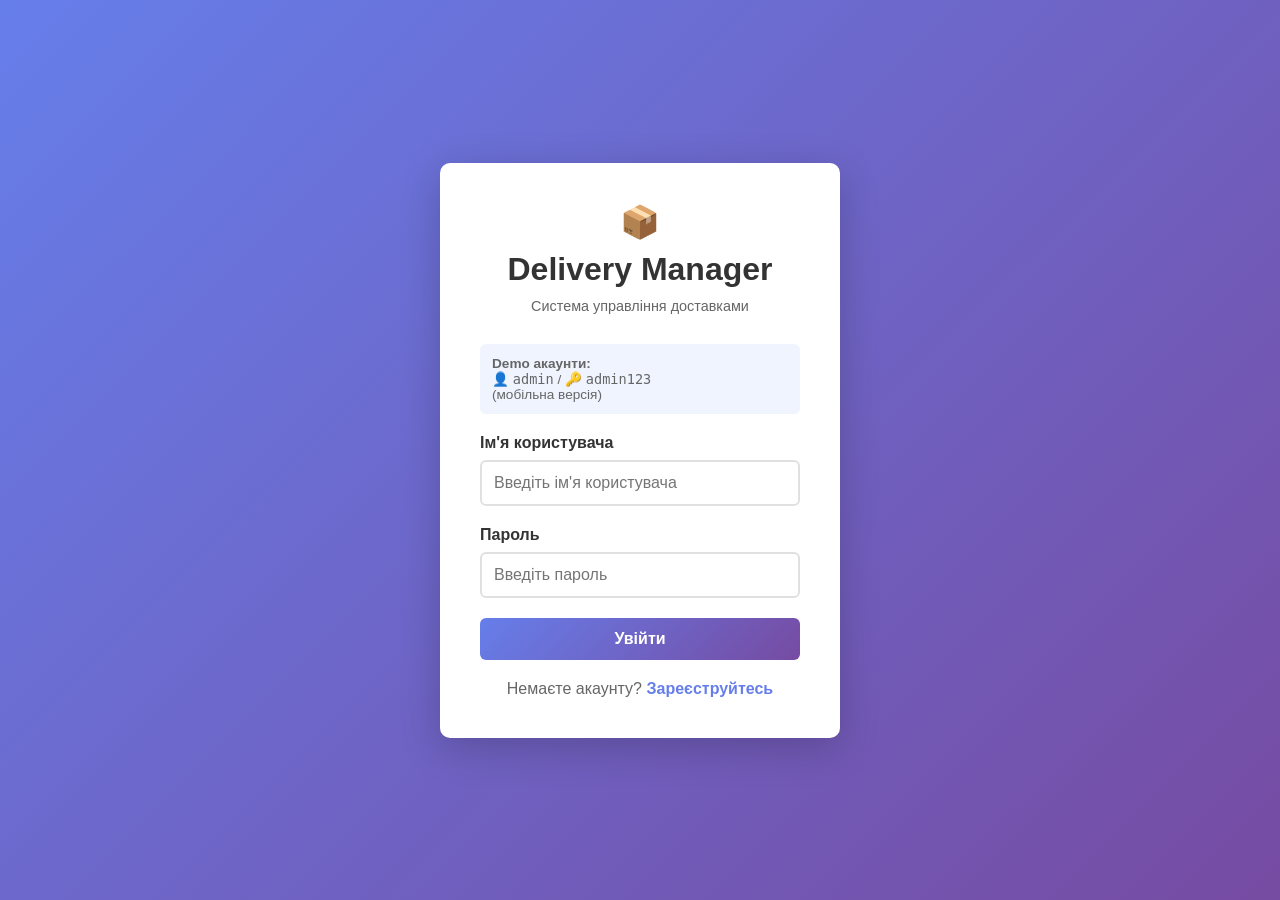
==== commit bf0eabf2: "Fix dashboard buttons and navigation" ====
--- a/frontend/index.html
+++ b/frontend/index.html
@@ -33,6 +33,8 @@
 
     <!-- MAIN CONTENT -->
     <main class="container">
+        <!-- ========== ADMIN VIEWS ========== -->
+        
         <!-- ADMIN DASHBOARD -->
         <div data-view="dashboard" id="adminPanel" style="display: none;">
             <section class="admin-section">
@@ -53,6 +55,35 @@
             </section>
         </div>
 
+        <!-- ADMIN ORDERS -->
+        <div data-view="orders" id="adminOrdersPanel" style="display: none;">
+            <section class="admin-section">
+                <h1>📦 All Orders</h1>
+                <div id="adminOrdersList" class="orders-grid">
+                    <p>Loading orders...</p>
+                </div>
+            </section>
+        </div>
+
+        <!-- ADMIN SETTINGS -->
+        <div data-view="settings" id="adminSettingsPanel" style="display: none;">
+            <section class="admin-section">
+                <h1>⚙️ Admin Settings</h1>
+                <div class="settings-container">
+                    <h2>System Configuration</h2>
+                    <p>✅ Database Status: Connected</p>
+                    <p>✅ API Status: Running</p>
+                    <p>✅ Backend Version: 2.0</p>
+                    <div style="margin-top: 20px;">
+                        <button class="btn btn-primary" onclick="alert('Backup feature coming in ETAP 3')">💾 Backup Database</button>
+                        <button class="btn btn-primary" onclick="alert('Logs feature coming in ETAP 3')">📋 View Logs</button>
+                    </div>
+                </div>
+            </section>
+        </div>
+
+        <!-- ========== COURIER VIEWS ========== -->
+        
         <!-- COURIER DASHBOARD -->
         <div data-view="dashboard" id="courierPanel" style="display: none;">
             <section class="courier-section">
@@ -76,6 +107,42 @@
             </section>
         </div>
 
+        <!-- COURIER ORDERS -->
+        <div data-view="orders" id="courierOrdersPanel" style="display: none;">
+            <section class="courier-section">
+                <h1>📦 My Orders</h1>
+                <div id="courierOrdersList" class="orders-grid">
+                    <p>Loading orders...</p>
+                </div>
+            </section>
+        </div>
+
+        <!-- COURIER SETTINGS -->
+        <div data-view="settings" id="courierSettingsPanel" style="display: none;">
+            <section class="courier-section">
+                <h1>⚙️ Courier Settings</h1>
+                <div class="settings-container">
+                    <h2>Profile Settings</h2>
+                    <div class="form-group">
+                        <label>Vehicle Type:</label>
+                        <input type="text" placeholder="Bicycle / Motorcycle / Car" />
+                    </div>
+                    <div class="form-group">
+                        <label>License Plate:</label>
+                        <input type="text" placeholder="Your vehicle license" />
+                    </div>
+                    <h2 style="margin-top: 20px;">Availability</h2>
+                    <div class="form-group checkbox">
+                        <input type="checkbox" checked />
+                        <label>🟢 Available for deliveries</label>
+                    </div>
+                    <button class="btn btn-primary" onclick="alert('Advanced settings coming in ETAP 3')">💾 Save Settings</button>
+                </div>
+            </section>
+        </div>
+
+        <!-- ========== CLIENT VIEWS ========== -->
+        
         <!-- CLIENT DASHBOARD -->
         <div data-view="dashboard" id="clientPanel" style="display: none;">
             <section class="client-section">
@@ -131,6 +198,49 @@
                 </section>
             </section>
         </div>
+
+        <!-- CLIENT ORDERS -->
+        <div data-view="orders" id="clientOrdersPanel" style="display: none;">
+            <section class="client-section">
+                <h1>📦 My Orders</h1>
+                <div id="clientOrdersList" class="orders-grid">
+                    <p>Loading orders...</p>
+                </div>
+            </section>
+        </div>
+
+        <!-- CLIENT SETTINGS -->
+        <div data-view="settings" id="clientSettingsPanel" style="display: none;">
+            <section class="client-section">
+                <h1>⚙️ Account Settings</h1>
+                <div class="settings-container">
+                    <h2>Profile Information</h2>
+                    <div class="form-group">
+                        <label>Full Name:</label>
+                        <input type="text" id="clientFullName" placeholder="Your name" />
+                    </div>
+                    <div class="form-group">
+                        <label>Email:</label>
+                        <input type="email" id="clientEmail" placeholder="Your email" />
+                    </div>
+                    <h2 style="margin-top: 20px;">Saved Addresses</h2>
+                    <div class="form-group">
+                        <label>Home Address:</label>
+                        <input type="text" placeholder="Your home address" />
+                    </div>
+                    <div class="form-group">
+                        <label>Work Address:</label>
+                        <input type="text" placeholder="Your work address" />
+                    </div>
+                    <h2 style="margin-top: 20px;">Payment Methods</h2>
+                    <div class="form-group checkbox">
+                        <input type="checkbox" checked />
+                        <label>💳 Credit/Debit Card</label>
+                    </div>
+                    <button class="btn btn-primary" onclick="alert('Advanced settings coming in ETAP 3')">💾 Save Settings</button>
+                </div>
+            </section>
+        </div>
     </main>
 
     <!-- FOOTER -->
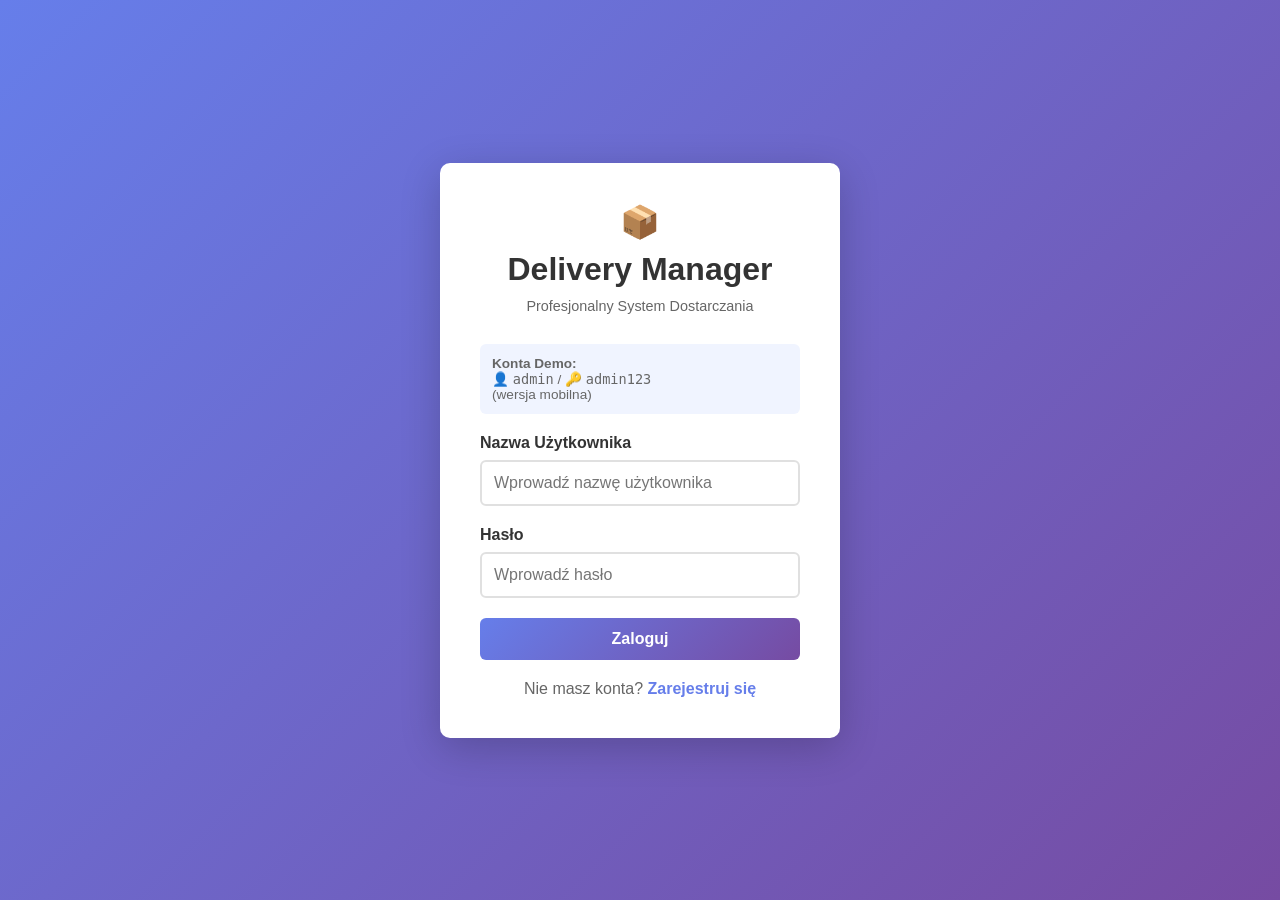
==== commit 7e23532f: "Complete Polish translation of frontend UI - login.html and index.html fully translated" ====
--- a/frontend/index.html
+++ b/frontend/index.html
@@ -1,9 +1,9 @@
 <!DOCTYPE html>
-<html lang="uk">
+<html lang="pl">
 <head>
     <meta charset="UTF-8">
     <meta name="viewport" content="width=device-width, initial-scale=1.0">
-    <title>🚀 Delivery Manager - Professional Delivery System</title>
+    <title>🚀 Delivery Manager - Profesjonalny System Dostarczania</title>
     <link rel="manifest" href="manifest.json">
     <link rel="icon" type="image/png" href="icons/icon-192.png">
     <link rel="stylesheet" href="styles/style.css">
@@ -18,15 +18,15 @@
             </div>
             
             <nav class="main-nav">
-                <a href="#" class="nav-link" data-view="dashboard">Dashboard</a>
-                <a href="#" class="nav-link" data-view="orders">Orders</a>
-                <a href="#" class="nav-link" data-view="settings">Settings</a>
+                <a href="#" class="nav-link" data-view="dashboard">Pulpit</a>
+                <a href="#" class="nav-link" data-view="orders">Zamówienia</a>
+                <a href="#" class="nav-link" data-view="settings">Ustawienia</a>
             </nav>
             
             <div class="user-info" id="userInfo" style="display: none;">
-                <span class="username" id="username">Guest</span>
-                <span class="badge" id="userRole">USER</span>
-                <button class="btn btn-logout" onclick="logout()">🚪 Logout</button>
+                <span class="username" id="username">Gość</span>
+                <span class="badge" id="userRole">UŻYTKOWNIK</span>
+                <button class="btn btn-logout" onclick="logout()">🚪 Wyloguj</button>
             </div>
         </div>
     </header>
@@ -38,18 +38,18 @@
         <!-- ADMIN DASHBOARD -->
         <div data-view="dashboard" id="adminPanel" style="display: none;">
             <section class="admin-section">
-                <h1>👨‍💼 Admin Dashboard</h1>
+                <h1>👨‍💼 Pulpit Administratora</h1>
                 
                 <!-- Statistics -->
                 <div id="adminStats" class="stats-container">
-                    <p>Loading statistics...</p>
+                    <p>Ładowanie statystyk...</p>
                 </div>
                 
                 <!-- Users Management -->
                 <section class="admin-section">
-                    <h2>📋 Users Management</h2>
+                    <h2>📋 Zarządzanie Użytkownikami</h2>
                     <div id="usersList" class="users-grid">
-                        <p>Loading users...</p>
+                        <p>Ładowanie użytkowników...</p>
                     </div>
                 </section>
             </section>
@@ -58,9 +58,9 @@
         <!-- ADMIN ORDERS -->
         <div data-view="orders" id="adminOrdersPanel" style="display: none;">
             <section class="admin-section">
-                <h1>📦 All Orders</h1>
+                <h1>📦 Wszystkie Zamówienia</h1>
                 <div id="adminOrdersList" class="orders-grid">
-                    <p>Loading orders...</p>
+                    <p>Ładowanie zamówień...</p>
                 </div>
             </section>
         </div>
@@ -68,15 +68,15 @@
         <!-- ADMIN SETTINGS -->
         <div data-view="settings" id="adminSettingsPanel" style="display: none;">
             <section class="admin-section">
-                <h1>⚙️ Admin Settings</h1>
+                <h1>⚙️ Ustawienia Administratora</h1>
                 <div class="settings-container">
-                    <h2>System Configuration</h2>
-                    <p>✅ Database Status: Connected</p>
-                    <p>✅ API Status: Running</p>
-                    <p>✅ Backend Version: 2.0</p>
+                    <h2>Konfiguracja Systemu</h2>
+                    <p>✅ Status Bazy Danych: Połączono</p>
+                    <p>✅ Status API: Uruchomione</p>
+                    <p>✅ Wersja Backend: 2.0</p>
                     <div style="margin-top: 20px;">
-                        <button class="btn btn-primary" onclick="alert('Backup feature coming in ETAP 3')">💾 Backup Database</button>
-                        <button class="btn btn-primary" onclick="alert('Logs feature coming in ETAP 3')">📋 View Logs</button>
+                        <button class="btn btn-primary" onclick="alert('Funkcja kopii zapasowej dostępna w ETAP 3')">💾 Kopia Zapasowa Bazy</button>
+                        <button class="btn btn-primary" onclick="alert('Funkcja logów dostępna w ETAP 3')">📋 Wyświetl Logi</button>
                     </div>
                 </div>
             </section>
@@ -87,21 +87,21 @@
         <!-- COURIER DASHBOARD -->
         <div data-view="dashboard" id="courierPanel" style="display: none;">
             <section class="courier-section">
-                <h1>🚴 Courier Dashboard</h1>
+                <h1>🚴 Pulpit Kuriera</h1>
                 
                 <!-- Available Orders -->
                 <section class="courier-section">
-                    <h2>📦 Available Orders</h2>
+                    <h2>📦 Dostępne Zamówienia</h2>
                     <div id="availableOrdersList" class="orders-grid">
-                        <p>Loading available orders...</p>
+                        <p>Ładowanie dostępnych zamówień...</p>
                     </div>
                 </section>
                 
                 <!-- Current Order Status -->
                 <section class="courier-section">
-                    <h2>📍 Current Delivery</h2>
+                    <h2>📍 Obecna Dostawa</h2>
                     <div id="currentDelivery" class="current-delivery">
-                        <p>No active delivery</p>
+                        <p>Brak aktywnej dostawy</p>
                     </div>
                 </section>
             </section>
@@ -110,9 +110,9 @@
         <!-- COURIER ORDERS -->
         <div data-view="orders" id="courierOrdersPanel" style="display: none;">
             <section class="courier-section">
-                <h1>📦 My Orders</h1>
+                <h1>📦 Moje Zamówienia</h1>
                 <div id="courierOrdersList" class="orders-grid">
-                    <p>Loading orders...</p>
+                    <p>Ładowanie zamówień...</p>
                 </div>
             </section>
         </div>
@@ -120,23 +120,23 @@
         <!-- COURIER SETTINGS -->
         <div data-view="settings" id="courierSettingsPanel" style="display: none;">
             <section class="courier-section">
-                <h1>⚙️ Courier Settings</h1>
+                <h1>⚙️ Ustawienia Kuriera</h1>
                 <div class="settings-container">
-                    <h2>Profile Settings</h2>
-                    <div class="form-group">
-                        <label>Vehicle Type:</label>
-                        <input type="text" placeholder="Bicycle / Motorcycle / Car" />
-                    </div>
-                    <div class="form-group">
-                        <label>License Plate:</label>
-                        <input type="text" placeholder="Your vehicle license" />
-                    </div>
-                    <h2 style="margin-top: 20px;">Availability</h2>
+                    <h2>Ustawienia Profilu</h2>
+                    <div class="form-group">
+                        <label>Typ Pojazdu:</label>
+                        <input type="text" placeholder="Rower / Motocykl / Samochód" />
+                    </div>
+                    <div class="form-group">
+                        <label>Numer Rejestracyjny:</label>
+                        <input type="text" placeholder="Numer pojazdu" />
+                    </div>
+                    <h2 style="margin-top: 20px;">Dostępność</h2>
                     <div class="form-group checkbox">
                         <input type="checkbox" checked />
-                        <label>🟢 Available for deliveries</label>
-                    </div>
-                    <button class="btn btn-primary" onclick="alert('Advanced settings coming in ETAP 3')">💾 Save Settings</button>
+                        <label>🟢 Dostępny do dostaw</label>
+                    </div>
+                    <button class="btn btn-primary" onclick="alert('Zaawansowane ustawienia dostępne w ETAP 3')">💾 Zapisz Ustawienia</button>
                 </div>
             </section>
         </div>
@@ -146,54 +146,54 @@
         <!-- CLIENT DASHBOARD -->
         <div data-view="dashboard" id="clientPanel" style="display: none;">
             <section class="client-section">
-                <h1>👤 My Orders</h1>
+                <h1>👤 Moje Zamówienia</h1>
                 
                 <!-- Create New Order -->
                 <section class="create-order-section">
-                    <h2>➕ Create New Order</h2>
+                    <h2>➕ Nowe Zamówienie</h2>
                     <form id="createOrderForm" class="order-form">
                         <div class="form-group">
-                            <label for="deliveryAddress">Delivery Address *</label>
-                            <input type="text" id="deliveryAddress" placeholder="Street, City" required>
+                            <label for="deliveryAddress">Adres Dostawy *</label>
+                            <input type="text" id="deliveryAddress" placeholder="Ulica, Miasto" required>
                         </div>
                         
                         <div class="form-group">
-                            <label for="productDescription">What to deliver? *</label>
-                            <textarea id="productDescription" placeholder="Describe the item(s)" required></textarea>
+                            <label for="productDescription">Co dostarczyć? *</label>
+                            <textarea id="productDescription" placeholder="Opisz przedmiot(y)" required></textarea>
                         </div>
                         
                         <div class="form-row">
                             <div class="form-group">
-                                <label for="productCategory">Category</label>
+                                <label for="productCategory">Kategoria</label>
                                 <select id="productCategory">
-                                    <option value="other">Other</option>
-                                    <option value="food">Food</option>
-                                    <option value="beverages">Beverages</option>
-                                    <option value="electronics">Electronics</option>
-                                    <option value="documents">Documents</option>
+                                    <option value="other">Inne</option>
+                                    <option value="food">Jedzenie</option>
+                                    <option value="beverages">Napoje</option>
+                                    <option value="electronics">Elektronika</option>
+                                    <option value="documents">Dokumenty</option>
                                 </select>
                             </div>
                             
                             <div class="form-group">
-                                <label for="distance">Distance (km)</label>
+                                <label for="distance">Odległość (km)</label>
                                 <input type="number" id="distance" placeholder="2.5" min="0.1" step="0.1" value="2.5">
                             </div>
                         </div>
                         
                         <div class="form-group checkbox">
                             <input type="checkbox" id="isUrgent">
-                            <label for="isUrgent">🔥 Urgent delivery (2x price)</label>
-                        </div>
-                        
-                        <button type="submit" class="btn btn-primary btn-large">Create Order</button>
+                            <label for="isUrgent">🔥 Dostawa ekspresowa (2x cena)</label>
+                        </div>
+                        
+                        <button type="submit" class="btn btn-primary btn-large">Utwórz Zamówienie</button>
                     </form>
                 </section>
                 
                 <!-- My Orders List -->
                 <section class="orders-section">
-                    <h2>📦 My Orders</h2>
+                    <h2>📦 Moje Zamówienia</h2>
                     <div id="myOrdersList" class="orders-grid">
-                        <p>No orders yet</p>
+                        <p>Brak zamówień</p>
                     </div>
                 </section>
             </section>
@@ -202,9 +202,9 @@
         <!-- CLIENT ORDERS -->
         <div data-view="orders" id="clientOrdersPanel" style="display: none;">
             <section class="client-section">
-                <h1>📦 My Orders</h1>
+                <h1>📦 Moje Zamówienia</h1>
                 <div id="clientOrdersList" class="orders-grid">
-                    <p>Loading orders...</p>
+                    <p>Ładowanie zamówień...</p>
                 </div>
             </section>
         </div>
@@ -212,32 +212,32 @@
         <!-- CLIENT SETTINGS -->
         <div data-view="settings" id="clientSettingsPanel" style="display: none;">
             <section class="client-section">
-                <h1>⚙️ Account Settings</h1>
+                <h1>⚙️ Ustawienia Konta</h1>
                 <div class="settings-container">
-                    <h2>Profile Information</h2>
-                    <div class="form-group">
-                        <label>Full Name:</label>
-                        <input type="text" id="clientFullName" placeholder="Your name" />
+                    <h2>Informacje Profilu</h2>
+                    <div class="form-group">
+                        <label>Pełne Imię i Nazwisko:</label>
+                        <input type="text" id="clientFullName" placeholder="Twoje imię" />
                     </div>
                     <div class="form-group">
                         <label>Email:</label>
-                        <input type="email" id="clientEmail" placeholder="Your email" />
-                    </div>
-                    <h2 style="margin-top: 20px;">Saved Addresses</h2>
-                    <div class="form-group">
-                        <label>Home Address:</label>
-                        <input type="text" placeholder="Your home address" />
-                    </div>
-                    <div class="form-group">
-                        <label>Work Address:</label>
-                        <input type="text" placeholder="Your work address" />
-                    </div>
-                    <h2 style="margin-top: 20px;">Payment Methods</h2>
+                        <input type="email" id="clientEmail" placeholder="Twój email" />
+                    </div>
+                    <h2 style="margin-top: 20px;">Zapisane Adresy</h2>
+                    <div class="form-group">
+                        <label>Adres Domowy:</label>
+                        <input type="text" placeholder="Twój adres domowy" />
+                    </div>
+                    <div class="form-group">
+                        <label>Adres Pracy:</label>
+                        <input type="text" placeholder="Twój adres pracy" />
+                    </div>
+                    <h2 style="margin-top: 20px;">Metody Płatności</h2>
                     <div class="form-group checkbox">
                         <input type="checkbox" checked />
-                        <label>💳 Credit/Debit Card</label>
-                    </div>
-                    <button class="btn btn-primary" onclick="alert('Advanced settings coming in ETAP 3')">💾 Save Settings</button>
+                        <label>💳 Karta Kredytowa/Debetowa</label>
+                    </div>
+                    <button class="btn btn-primary" onclick="alert('Zaawansowane ustawienia dostępne w ETAP 3')">💾 Zapisz Ustawienia</button>
                 </div>
             </section>
         </div>
